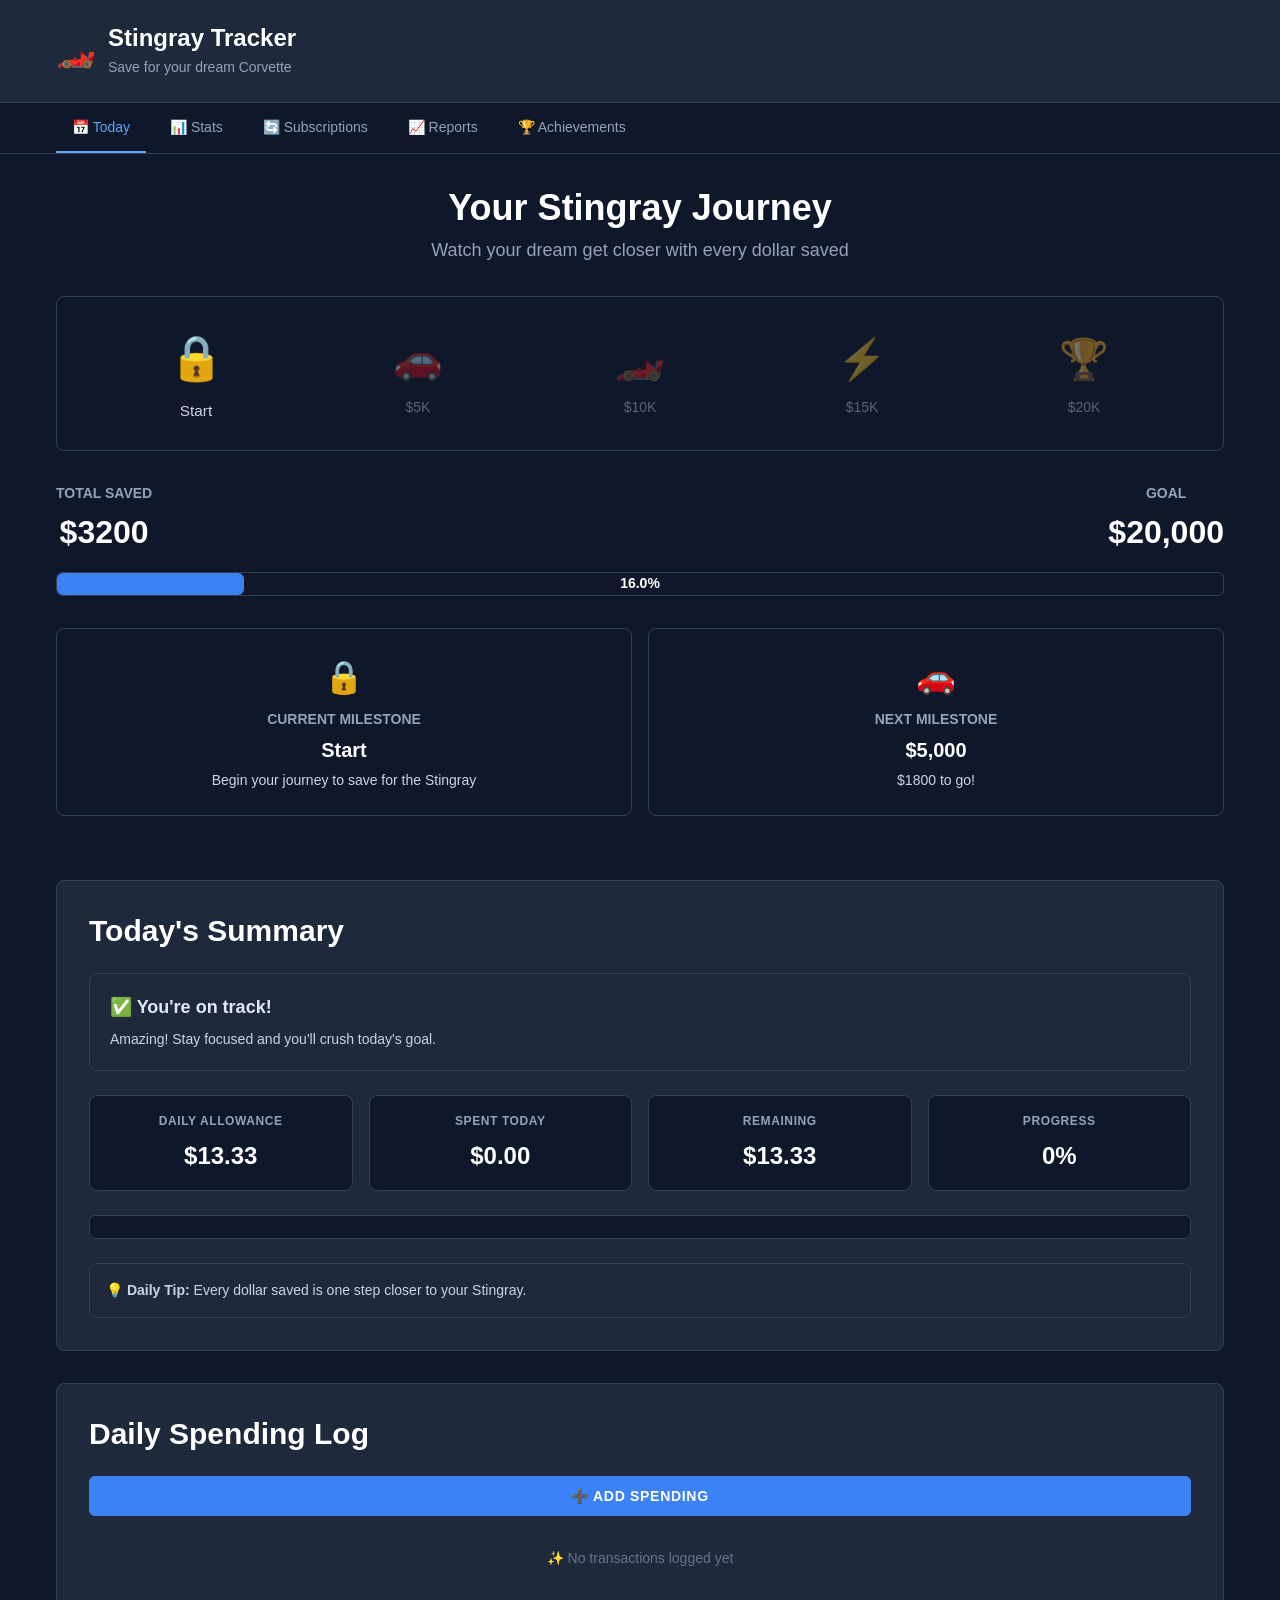
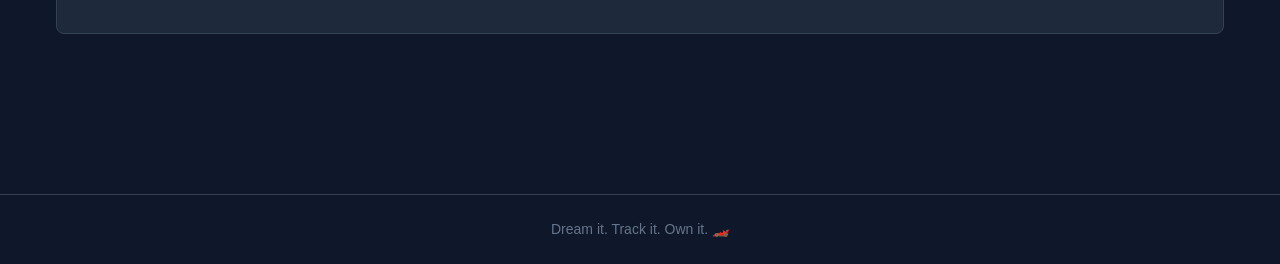
==== index.html @ 7078436f "Initial commit: Stingray Tracker - Pure HTML/CSS/JS savings tracker Features: - Gamified savings tra" ====
<!DOCTYPE html>
<html lang="en">
<head>
  <meta charset="UTF-8" />
  <meta name="viewport" content="width=device-width, initial-scale=1.0" />
  <title>Stingray Tracker - Save for Your Dream Corvette</title>
  <meta name="description" content="Track your spending and save for your dream 1960s-70s Corvette Stingray with this gamified savings dashboard." />
  <link rel="stylesheet" href="css/style.css" />
</head>
<body>
  <!-- ─── Header ─── -->
  <header class="header">
    <div class="container">
      <div class="header__content">
        <div class="header__brand">
          <span class="header__emoji">🏎️</span>
          <div>
            <h1>Stingray Tracker</h1>
            <p>Save for your dream Corvette</p>
          </div>
        </div>
      </div>
    </div>
  </header>

  <!-- ─── Main Navigation ─── -->
  <nav class="tabs">
    <div class="container">
      <div class="tabs__list" id="tabsList">
        <button class="tabs__btn active" data-tab="today">📅 Today</button>
        <button class="tabs__btn" data-tab="stats">📊 Stats</button>
        <button class="tabs__btn" data-tab="subscriptions">🔄 Subscriptions</button>
        <button class="tabs__btn" data-tab="reports">📈 Reports</button>
        <button class="tabs__btn" data-tab="achievements">🏆 Achievements</button>
      </div>
    </div>
  </nav>

  <!-- ─── Main Content ─── -->
  <main class="main">
    <div class="container">

      <!-- ─── Hero Section ─── -->
      <section class="hero-card" id="heroSection">
        <h2>Your Stingray Journey</h2>
        <p class="hero-card__subtitle">Watch your dream get closer with every dollar saved</p>

        <div class="journey">
          <div class="journey__stage" data-stage="0">
            <span class="journey__emoji">🔒</span>
            <p>Start</p>
          </div>
          <div class="journey__stage" data-stage="5000">
            <span class="journey__emoji">🚗</span>
            <p>$5K</p>
          </div>
          <div class="journey__stage" data-stage="10000">
            <span class="journey__emoji">🏎️</span>
            <p>$10K</p>
          </div>
          <div class="journey__stage" data-stage="15000">
            <span class="journey__emoji">⚡</span>
            <p>$15K</p>
          </div>
          <div class="journey__stage" data-stage="20000">
            <span class="journey__emoji">🏆</span>
            <p>$20K</p>
          </div>
        </div>

        <div class="progress-section">
          <div class="progress-section__header">
            <div>
              <p class="progress-section__label">Total Saved</p>
              <p class="progress-section__value" id="totalSaved">$0</p>
            </div>
            <div>
              <p class="progress-section__label">Goal</p>
              <p class="progress-section__value">$20,000</p>
            </div>
          </div>
          <div class="progress-bar">
            <div class="progress-bar__fill" id="progressBarFill" style="width: 0%"></div>
            <span class="progress-bar__text" id="progressPercent">0%</span>
          </div>
        </div>

        <div class="milestone-grid">
          <div class="milestone-card">
            <span class="milestone-card__emoji" id="currentEmoji">🔒</span>
            <p class="milestone-card__label">Current Milestone</p>
            <h3 id="currentMilestone">Start</h3>
            <p class="milestone-card__desc" id="currentDesc">Begin your journey to save for the Stingray</p>
          </div>
          <div class="milestone-card" id="nextMilestoneCard">
            <span class="milestone-card__emoji" id="nextEmoji">🚗</span>
            <p class="milestone-card__label">Next Milestone</p>
            <h3 id="nextMilestone">$5,000</h3>
            <p class="milestone-card__desc" id="nextAmount">$5,000 to go!</p>
          </div>
        </div>
      </section>

      <!-- ─── Tab Content ─── -->
      <div class="tabs__content">

        <!-- TODAY TAB -->
        <section id="tab-today" class="tab-pane active">
          <div class="card" id="dailySummaryCard">
            <h2>Today's Summary</h2>

            <div class="status-banner" id="statusBanner">
              <p class="status-banner__title" id="statusTitle">✅ You're on track!</p>
              <p class="status-banner__text" id="statusText">Amazing! Stay focused and you'll crush today's goal.</p>
            </div>

            <div class="stats-grid">
              <div class="stat-box">
                <p class="stat-box__label">Daily Allowance</p>
                <p class="stat-box__value" id="dailyAllowance">$0.00</p>
              </div>
              <div class="stat-box">
                <p class="stat-box__label">Spent Today</p>
                <p class="stat-box__value" id="spentToday">$0.00</p>
              </div>
              <div class="stat-box">
                <p class="stat-box__label">Remaining</p>
                <p class="stat-box__value" id="remaining">$0.00</p>
              </div>
              <div class="stat-box">
                <p class="stat-box__label">Progress</p>
                <p class="stat-box__value" id="dailyProgress">0%</p>
              </div>
            </div>

            <div class="progress-bar progress-bar--large">
              <div class="progress-bar__fill" id="dailyBarFill" style="width: 0%"></div>
            </div>

            <div class="tip-box">
              <p>💡 <strong>Daily Tip:</strong> Every dollar saved is one step closer to your Stingray. <span id="warningText"></span></p>
            </div>
          </div>

          <div class="card">
            <h2>Daily Spending Log</h2>
            <button class="btn btn--primary" id="toggleFormBtn">➕ Add Spending</button>

            <form id="spendingForm" class="form hidden">
              <div class="form__row">
                <div class="form__group">
                  <label>Amount ($)</label>
                  <input type="number" id="amount" step="0.01" placeholder="0.00" required />
                </div>
                <div class="form__group">
                  <label>Category</label>
                  <select id="category" required>
                    <option>Food</option>
                    <option>Entertainment</option>
                    <option>Shopping</option>
                    <option>Transport</option>
                    <option>Health</option>
                    <option>Subscriptions</option>
                    <option>Other</option>
                  </select>
                </div>
              </div>
              <div class="form__group">
                <label>Note (optional)</label>
                <input type="text" id="note" placeholder="e.g., Coffee at café" />
              </div>
              <button type="submit" class="btn btn--primary">Log Spending</button>
            </form>

            <div id="transactionsList" class="transactions">
              <p class="empty-state">✨ No transactions logged yet</p>
            </div>
          </div>
        </section>

        <!-- STATS TAB -->
        <section id="tab-stats" class="tab-pane">
          <div class="card">
            <h2>Streaks</h2>
            <div class="two-col">
              <div class="stat-card">
                <p class="stat-card__label">🔥 Current Streak</p>
                <p class="stat-card__value" id="currentStreak">0</p>
                <p class="stat-card__text">Days under budget in a row</p>
              </div>
              <div class="stat-card">
                <p class="stat-card__label">🏅 Longest Streak</p>
                <p class="stat-card__value" id="longestStreak">0</p>
                <p class="stat-card__text">Your best consecutive days</p>
              </div>
            </div>
          </div>

          <div class="card">
            <h2>This Week</h2>
            <div class="stats-grid">
              <div class="stat-box">
                <p class="stat-box__label">Days Under Budget</p>
                <p class="stat-box__value" id="weekUnderBudget">0/7</p>
              </div>
              <div class="stat-box">
                <p class="stat-box__label">Week Spent</p>
                <p class="stat-box__value" id="weekSpent">$0.00</p>
              </div>
              <div class="stat-box">
                <p class="stat-box__label">Daily Avg</p>
                <p class="stat-box__value" id="weekAvg">$0.00</p>
              </div>
              <div class="stat-box">
                <p class="stat-box__label">Status</p>
                <p class="stat-box__value" id="weekStatus">✅</p>
              </div>
            </div>
          </div>

          <div class="card">
            <h2>This Month</h2>
            <div class="stats-grid">
              <div class="stat-box">
                <p class="stat-box__label">Total Spent</p>
                <p class="stat-box__value" id="monthSpent">$0.00</p>
              </div>
              <div class="stat-box">
                <p class="stat-box__label">Total Saved</p>
                <p class="stat-box__value" id="monthSaved">$0.00</p>
              </div>
              <div class="stat-box">
                <p class="stat-box__label">Target Savings</p>
                <p class="stat-box__value" id="targetSavings">$225.00</p>
              </div>
              <div class="stat-box">
                <p class="stat-box__label">Status</p>
                <p class="stat-box__value" id="monthStatus">📈</p>
              </div>
            </div>
          </div>

          <div class="card">
            <h2>Budget Breakdown</h2>
            <div class="breakdown">
              <div class="breakdown__row">
                <span>Monthly Fun Money</span>
                <span class="breakdown__value" id="monthlyBudget">$400.00</span>
              </div>
              <div class="breakdown__divider"></div>
              <div class="breakdown__row">
                <span>Subscriptions</span>
                <span class="breakdown__value breakdown__value--negative" id="subTotal">-$0.00</span>
              </div>
              <div class="breakdown__divider"></div>
              <div class="breakdown__row">
                <span>Available for Spending</span>
                <span class="breakdown__value" id="availableSpending">$400.00</span>
              </div>
              <div class="breakdown__row breakdown__row--indent">
                <span>Daily Allowance</span>
                <span class="breakdown__value" id="dailyAllowanceBreakdown">$13.33</span>
              </div>
              <div class="breakdown__divider"></div>
              <div class="breakdown__row">
                <span>Target Monthly Savings</span>
                <span class="breakdown__value" id="targetMonthly">$225.00</span>
              </div>
            </div>
          </div>
        </section>

        <!-- SUBSCRIPTIONS TAB -->
        <section id="tab-subscriptions" class="tab-pane">
          <div class="card">
            <h2>Subscription Manager</h2>

            <div class="summary-box">
              <p class="summary-box__label">Monthly Subscriptions Total</p>
              <p class="summary-box__value" id="subMonthlyTotal">$0.00</p>
              <p class="summary-box__text">Daily impact: <strong id="subDailyImpact">$0.00</strong></p>
            </div>

            <button class="btn btn--primary" id="toggleSubFormBtn">+ Add Subscription</button>

            <form id="subscriptionForm" class="form hidden">
              <div class="form__row">
                <div class="form__group">
                  <label>Name</label>
                  <input type="text" id="subName" placeholder="e.g., Netflix" required />
                </div>
                <div class="form__group">
                  <label>Amount ($)</label>
                  <input type="number" id="subAmount" step="0.01" placeholder="0.00" required />
                </div>
              </div>
              <div class="form__row">
                <div class="form__group">
                  <label>Billing Day</label>
                  <select id="subDay" required>
                    <option value="1">Day 1</option>
                    <option value="15">Day 15</option>
                    <option value="30">Day 30</option>
                  </select>
                </div>
                <div class="form__group">
                  <label>Category</label>
                  <select id="subCategory" required>
                    <option>Subscriptions</option>
                    <option>Entertainment</option>
                    <option>Other</option>
                  </select>
                </div>
              </div>
              <label class="checkbox">
                <input type="checkbox" id="subActive" checked />
                <span>Active subscription</span>
              </label>
              <button type="submit" class="btn btn--primary">Add Subscription</button>
            </form>

            <div id="subscriptionsList" class="subscriptions-list">
              <p class="empty-state">No subscriptions added yet</p>
            </div>
          </div>
        </section>

        <!-- REPORTS TAB -->
        <section id="tab-reports" class="tab-pane">
          <div class="card">
            <h2>Reports</h2>

            <div class="form__row">
              <div class="form__group">
                <label>Month</label>
                <select id="reportMonth"></select>
              </div>
              <div class="form__group">
                <label>Year</label>
                <select id="reportYear"><option>2026</option></select>
              </div>
            </div>
          </div>

          <div class="card">
            <h2>Spending by Category</h2>
            <div id="categoryBreakdown" class="category-breakdown">
              <p class="empty-state">No spending data yet</p>
            </div>
          </div>

          <div class="card">
            <h2>Monthly Summary</h2>
            <div class="two-col">
              <div class="stat-card">
                <p class="stat-card__label">Monthly Average</p>
                <p class="stat-card__value" id="monthlyAvg">$0.00</p>
                <p class="stat-card__text" id="monthsOfData">Based on 0 months</p>
              </div>
              <div class="stat-card">
                <p class="stat-card__label">Projected Savings</p>
                <p class="stat-card__value" id="projectedSavings">$0.00</p>
                <p class="stat-card__text">Per month</p>
              </div>
            </div>
          </div>

          <div class="card" id="projectionCard">
            <h2>🎯 Projected Purchase Date</h2>
            <div class="projection">
              <div>
                <p class="projection__label">At current savings rate</p>
                <p class="projection__date" id="projectedDate">--</p>
              </div>
              <div>
                <p class="projection__label">Time until purchase</p>
                <p class="projection__months" id="monthsUntil">--</p>
              </div>
            </div>
            <p class="projection__tip">💡 Adjust your spending to reach your goal faster!</p>
          </div>
        </section>

        <!-- ACHIEVEMENTS TAB -->
        <section id="tab-achievements" class="tab-pane">
          <div class="card">
            <h2>Achievement Stats</h2>
            <div class="achievement-stats">
              <div class="achievement-stat">
                <p class="achievement-stat__emoji">🏆</p>
                <p class="achievement-stat__label">Achievements</p>
                <p class="achievement-stat__count" id="achievementCount">0/7</p>
              </div>
              <div class="achievement-stat">
                <p class="achievement-stat__emoji">💎</p>
                <p class="achievement-stat__label">Milestones</p>
                <p class="achievement-stat__count" id="milestoneCount">0/6</p>
              </div>
              <div class="achievement-stat">
                <p class="achievement-stat__emoji">💰</p>
                <p class="achievement-stat__label">Total Saved</p>
                <p class="achievement-stat__count" id="achievementTotal">$0</p>
              </div>
            </div>
          </div>

          <div class="card">
            <h2>Badges</h2>
            <div id="achievementsList" class="achievements-grid">
              <!-- Populated by JS -->
            </div>
          </div>

          <div class="card">
            <h2>Saving Milestones</h2>
            <div id="milestonesList" class="milestones-list">
              <!-- Populated by JS -->
            </div>
          </div>
        </section>

      </div>

    </div>
  </main>

  <!-- ─── Footer ─── -->
  <footer class="footer">
    <p>Dream it. Track it. Own it. 🏎️</p>
  </footer>

  <script src="js/app.js"></script>
</body>
</html>
---- css/style.css ----
/* ─── Reset & Defaults ─── */
* {
  margin: 0;
  padding: 0;
  box-sizing: border-box;
  transition: background-color 150ms ease, border-color 150ms ease, color 150ms ease;
}

html {
  scroll-behavior: smooth;
}

body {
  background: #0f172a;
  color: #e2e8f0;
  font-family: -apple-system, BlinkMacSystemFont, 'Segoe UI', Roboto, sans-serif;
  font-size: 16px;
  line-height: 1.5;
}

/* ─── Typography ─── */
h1, h2, h3, h4, h5, h6 {
  font-weight: 600;
  line-height: 1.2;
}

h2 {
  font-size: 1.875rem;
  margin-bottom: 1.5rem;
  color: #fff;
}

p {
  margin: 0;
}

a {
  color: inherit;
  text-decoration: none;
}

/* ─── Layout ─── */
.container {
  max-width: 1200px;
  margin: 0 auto;
  padding: 0 1rem;
}

.main {
  padding: 2rem 0;
}

/* ─── Header ─── */
.header {
  background: #1e293b;
  border-bottom: 1px solid #334155;
  padding: 1.5rem 0;
  position: sticky;
  top: 0;
  z-index: 100;
}

.header__content {
  display: flex;
  align-items: center;
  gap: 1rem;
}

.header__brand {
  display: flex;
  align-items: center;
  gap: 0.75rem;
}

.header__emoji {
  font-size: 2rem;
}

.header__brand h1 {
  font-size: 1.5rem;
  margin: 0;
  color: #fff;
}

.header__brand p {
  font-size: 0.875rem;
  color: #94a3b8;
  margin: 0.25rem 0 0;
}

/* ─── Tabs ─── */
.tabs {
  background: #0f172a;
  border-bottom: 1px solid #334155;
  position: sticky;
  top: 60px;
  z-index: 99;
}

.tabs__list {
  display: flex;
  gap: 0.5rem;
  overflow-x: auto;
  padding: 0;
  margin: 0;
  -webkit-overflow-scrolling: touch;
}

.tabs__btn {
  background: none;
  border: none;
  color: #94a3b8;
  padding: 1rem;
  font-size: 0.875rem;
  font-weight: 500;
  cursor: pointer;
  border-bottom: 2px solid transparent;
  white-space: nowrap;
  transition: all 200ms ease;
}

.tabs__btn:hover {
  color: #cbd5e1;
}

.tabs__btn.active {
  color: #60a5fa;
  border-bottom-color: #60a5fa;
}

.tabs__content {
  padding: 2rem 0;
}

.tab-pane {
  display: none;
  animation: fadeIn 0.3s ease-out;
}

.tab-pane.active {
  display: block;
}

@keyframes fadeIn {
  from {
    opacity: 0;
    transform: translateY(4px);
  }
  to {
    opacity: 1;
    transform: translateY(0);
  }
}

/* ─── Cards ─── */
.card {
  background: #1e293b;
  border: 1px solid #334155;
  border-radius: 0.5rem;
  padding: 2rem;
  margin-bottom: 2rem;
}

.card:hover {
  border-color: #475569;
}

/* ─── Hero Card ─── */
.hero-card {
  text-align: center;
  margin-bottom: 2rem;
}

.hero-card h2 {
  font-size: 2.25rem;
  margin-bottom: 0.5rem;
}

.hero-card__subtitle {
  color: #94a3b8;
  font-size: 1.125rem;
  margin-bottom: 2rem;
}

/* ─── Journey Stages ─── */
.journey {
  display: flex;
  justify-content: space-between;
  align-items: center;
  margin-bottom: 2rem;
  padding: 2rem;
  background: #0f172a;
  border: 1px solid #334155;
  border-radius: 0.5rem;
  gap: 0.5rem;
  flex-wrap: wrap;
}

.journey__stage {
  display: flex;
  flex-direction: column;
  align-items: center;
  flex: 1;
  min-width: 60px;
  opacity: 0.4;
  transition: all 300ms ease;
}

.journey__stage.active {
  opacity: 1;
  transform: scale(1.1);
}

.journey__emoji {
  font-size: 2.5rem;
  display: block;
  margin-bottom: 0.5rem;
}

.journey__stage p {
  font-size: 0.875rem;
  color: #cbd5e1;
}

/* ─── Progress Section ─── */
.progress-section {
  margin-bottom: 2rem;
}

.progress-section__header {
  display: flex;
  justify-content: space-between;
  align-items: flex-end;
  margin-bottom: 1rem;
}

.progress-section__label {
  font-size: 0.875rem;
  color: #94a3b8;
  margin-bottom: 0.25rem;
  text-transform: uppercase;
  font-weight: 600;
}

.progress-section__value {
  font-size: 2rem;
  font-weight: 700;
  color: #fff;
}

/* ─── Progress Bar ─── */
.progress-bar {
  position: relative;
  height: 1.5rem;
  background: #0f172a;
  border-radius: 0.375rem;
  border: 1px solid #334155;
  overflow: hidden;
}

.progress-bar__fill {
  height: 100%;
  background: #3b82f6;
  transition: width 500ms ease;
  border-radius: 0.375rem;
}

.progress-bar__text {
  position: absolute;
  inset: 0;
  display: flex;
  align-items: center;
  justify-content: center;
  font-size: 0.875rem;
  font-weight: 600;
  color: #fff;
}

.progress-bar--large {
  height: 1.5rem;
  margin: 1.5rem 0;
}

/* ─── Milestone Grid ─── */
.milestone-grid {
  display: grid;
  grid-template-columns: repeat(auto-fit, minmax(250px, 1fr));
  gap: 1rem;
  margin: 2rem 0;
}

.milestone-card {
  background: #0f172a;
  border: 1px solid #334155;
  border-radius: 0.5rem;
  padding: 1.5rem;
  text-align: center;
  transition: all 200ms ease;
}

.milestone-card:hover {
  border-color: #475569;
}

.milestone-card__emoji {
  font-size: 2rem;
  display: block;
  margin-bottom: 0.5rem;
}

.milestone-card__label {
  font-size: 0.875rem;
  color: #94a3b8;
  text-transform: uppercase;
  margin-bottom: 0.5rem;
  font-weight: 600;
}

.milestone-card h3 {
  font-size: 1.25rem;
  margin-bottom: 0.5rem;
  color: #fff;
}

.milestone-card__desc {
  font-size: 0.875rem;
  color: #cbd5e1;
}

/* ─── Status Banner ─── */
.status-banner {
  background: #1e293b;
  border: 1px solid #334155;
  border-radius: 0.5rem;
  padding: 1.25rem;
  margin-bottom: 1.5rem;
}

.status-banner__title {
  font-size: 1.125rem;
  font-weight: 600;
  margin-bottom: 0.5rem;
}

.status-banner__text {
  font-size: 0.875rem;
  color: #cbd5e1;
}

/* ─── Stats Grid ─── */
.stats-grid {
  display: grid;
  grid-template-columns: repeat(auto-fit, minmax(150px, 1fr));
  gap: 1rem;
  margin-bottom: 1.5rem;
}

.stat-box {
  background: #0f172a;
  border: 1px solid #334155;
  border-radius: 0.5rem;
  padding: 1rem;
  text-align: center;
}

.stat-box__label {
  font-size: 0.75rem;
  color: #94a3b8;
  text-transform: uppercase;
  letter-spacing: 0.05em;
  font-weight: 600;
  margin-bottom: 0.5rem;
}

.stat-box__value {
  font-size: 1.5rem;
  font-weight: 700;
  color: #fff;
}

/* ─── Stat Card ─── */
.two-col {
  display: grid;
  grid-template-columns: repeat(auto-fit, minmax(200px, 1fr));
  gap: 1.5rem;
}

.stat-card {
  background: #0f172a;
  border: 1px solid #334155;
  border-radius: 0.5rem;
  padding: 1.5rem;
}

.stat-card__label {
  font-size: 0.875rem;
  color: #94a3b8;
  margin-bottom: 0.75rem;
}

.stat-card__value {
  font-size: 2.5rem;
  font-weight: 700;
  color: #fff;
  margin-bottom: 0.5rem;
}

.stat-card__text {
  font-size: 0.875rem;
  color: #cbd5e1;
}

/* ─── Tip Box ─── */
.tip-box {
  background: #1e293b;
  border: 1px solid #334155;
  border-radius: 0.5rem;
  padding: 1rem;
  font-size: 0.875rem;
  color: #cbd5e1;
}

/* ─── Forms ─── */
.form {
  background: #0f172a;
  border: 1px solid #334155;
  border-radius: 0.5rem;
  padding: 1.5rem;
  margin-bottom: 1.5rem;
}

.form.hidden {
  display: none;
}

.form__row {
  display: grid;
  grid-template-columns: repeat(auto-fit, minmax(200px, 1fr));
  gap: 1rem;
  margin-bottom: 1rem;
}

.form__group {
  display: flex;
  flex-direction: column;
}

.form__group label {
  font-size: 0.875rem;
  font-weight: 600;
  color: #94a3b8;
  margin-bottom: 0.5rem;
  text-transform: uppercase;
}

.form__group input,
.form__group select {
  padding: 0.5rem;
  border: 1px solid #334155;
  border-radius: 0.375rem;
  background: #1e293b;
  color: #e2e8f0;
  font-size: 1rem;
}

.form__group input:focus,
.form__group select:focus {
  outline: none;
  ring: 2px;
  ring-color: #3b82f6;
  border-color: transparent;
}

.checkbox {
  display: flex;
  align-items: center;
  gap: 0.5rem;
  margin-bottom: 1rem;
  cursor: pointer;
  font-size: 0.875rem;
}

.checkbox input {
  width: 1rem;
  height: 1rem;
  cursor: pointer;
}

/* ─── Buttons ─── */
.btn {
  padding: 0.5rem 1rem;
  border: none;
  border-radius: 0.375rem;
  font-weight: 600;
  font-size: 0.875rem;
  cursor: pointer;
  transition: all 200ms ease;
  text-transform: uppercase;
  letter-spacing: 0.05em;
}

.btn--primary {
  background: #3b82f6;
  color: white;
  width: 100%;
  padding: 0.75rem;
}

.btn--primary:hover {
  background: #2563eb;
}

.btn--primary:active {
  background: #1d4ed8;
}

.btn--danger {
  background: transparent;
  color: #f87171;
  padding: 0.25rem 0.75rem;
  font-size: 0.75rem;
}

.btn--danger:hover {
  background: rgba(248, 113, 113, 0.1);
}

/* ─── Transactions ─── */
.transactions {
  display: flex;
  flex-direction: column;
  gap: 0.75rem;
}

.transaction {
  display: flex;
  align-items: center;
  justify-content: space-between;
  padding: 1rem;
  background: #0f172a;
  border: 1px solid #334155;
  border-radius: 0.375rem;
  transition: all 200ms ease;
}

.transaction:hover {
  border-color: #475569;
}

.transaction__info {
  flex: 1;
}

.transaction__tag {
  display: inline-block;
  padding: 0.25rem 0.75rem;
  background: #0f172a;
  color: #cbd5e1;
  border-radius: 9999px;
  font-size: 0.75rem;
  font-weight: 600;
  margin-right: 0.5rem;
  margin-bottom: 0.5rem;
}

.transaction__note {
  font-size: 0.875rem;
  color: #cbd5e1;
  margin-right: 1rem;
}

.transaction__time {
  font-size: 0.75rem;
  color: #64748b;
}

.transaction__amount {
  font-size: 1.25rem;
  font-weight: 700;
  color: #f87171;
  margin-right: 1rem;
}

.transaction__delete {
  color: #f87171;
  opacity: 0;
  transition: opacity 200ms ease;
}

.transaction:hover .transaction__delete {
  opacity: 1;
}

/* ─── Subscriptions ─── */
.summary-box {
  background: #0f172a;
  border: 1px solid #334155;
  border-radius: 0.5rem;
  padding: 1rem;
  margin-bottom: 1.5rem;
}

.summary-box__label {
  font-size: 0.875rem;
  color: #94a3b8;
  margin-bottom: 0.5rem;
}

.summary-box__value {
  font-size: 2rem;
  font-weight: 700;
  color: #fff;
  margin-bottom: 0.5rem;
}

.summary-box__text {
  font-size: 0.875rem;
  color: #cbd5e1;
}

.subscriptions-list {
  display: flex;
  flex-direction: column;
  gap: 0.75rem;
}

.subscription-item {
  display: flex;
  align-items: flex-start;
  justify-content: space-between;
  padding: 1rem;
  background: #0f172a;
  border: 1px solid #334155;
  border-radius: 0.375rem;
}

.subscription-item__info {
  flex: 1;
}

.subscription-item__name {
  font-weight: 600;
  color: #fff;
  margin-bottom: 0.25rem;
}

.subscription-item__details {
  font-size: 0.875rem;
  color: #cbd5e1;
}

.subscription-item__badge {
  display: inline-block;
  padding: 0.25rem 0.5rem;
  background: #0f172a;
  color: #cbd5e1;
  border-radius: 0.25rem;
  font-size: 0.75rem;
  margin-right: 0.5rem;
}

/* ─── Category Breakdown ─── */
.category-breakdown {
  display: flex;
  flex-direction: column;
  gap: 1.5rem;
}

.category-item {
  display: flex;
  flex-direction: column;
  gap: 0.5rem;
}

.category-item__header {
  display: flex;
  justify-content: space-between;
  font-size: 0.875rem;
}

.category-item__label {
  color: #cbd5e1;
  font-weight: 500;
}

.category-item__value {
  color: #fff;
  font-weight: 700;
}

.category-item__bar {
  width: 100%;
  height: 0.5rem;
  background: #0f172a;
  border-radius: 0.25rem;
  overflow: hidden;
}

.category-item__fill {
  height: 100%;
  border-radius: 0.25rem;
  transition: width 300ms ease;
}

/* ─── Projection ─── */
.projection {
  display: grid;
  grid-template-columns: repeat(auto-fit, minmax(200px, 1fr));
  gap: 1.5rem;
  padding: 1.5rem;
  background: #0f172a;
  border: 1px solid #334155;
  border-radius: 0.5rem;
  margin-bottom: 1rem;
}

.projection__label {
  font-size: 0.875rem;
  color: #94a3b8;
  margin-bottom: 0.5rem;
}

.projection__date {
  font-size: 1.5rem;
  font-weight: 700;
  color: #fff;
}

.projection__months {
  font-size: 1.5rem;
  font-weight: 700;
  color: #fff;
}

.projection__tip {
  font-size: 0.875rem;
  color: #cbd5e1;
  padding: 1rem;
  background: #0f172a;
  border-radius: 0.5rem;
}

/* ─── Achievements ─── */
.achievement-stats {
  display: grid;
  grid-template-columns: repeat(auto-fit, minmax(120px, 1fr));
  gap: 1rem;
  margin-bottom: 2rem;
}

.achievement-stat {
  background: #0f172a;
  border: 1px solid #334155;
  border-radius: 0.5rem;
  padding: 1rem;
  text-align: center;
}

.achievement-stat__emoji {
  font-size: 2rem;
  margin-bottom: 0.5rem;
}

.achievement-stat__label {
  font-size: 0.875rem;
  color: #94a3b8;
  margin-bottom: 0.5rem;
}

.achievement-stat__count {
  font-size: 1.5rem;
  font-weight: 700;
  color: #fff;
}

.achievements-grid {
  display: grid;
  grid-template-columns: repeat(auto-fit, minmax(250px, 1fr));
  gap: 1rem;
}

.achievement-item {
  background: #0f172a;
  border: 2px solid #334155;
  border-radius: 0.5rem;
  padding: 1rem;
  opacity: 0.6;
  transition: all 200ms ease;
}

.achievement-item.unlocked {
  background: #1e293b;
  border-color: #475569;
  opacity: 1;
}

.achievement-item__content {
  display: flex;
  gap: 1rem;
}

.achievement-item__emoji {
  font-size: 1.75rem;
}

.achievement-item__text {
  flex: 1;
}

.achievement-item__name {
  font-weight: 600;
  color: #fff;
  margin-bottom: 0.25rem;
}

.achievement-item__desc {
  font-size: 0.875rem;
  color: #cbd5e1;
}

.achievement-item__badge {
  display: inline-block;
  margin-top: 0.5rem;
  padding: 0.25rem 0.75rem;
  background: #1e293b;
  color: #cbd5e1;
  border-radius: 0.25rem;
  font-size: 0.75rem;
  font-weight: 600;
}

/* ─── Milestones ─── */
.milestones-list {
  display: flex;
  flex-direction: column;
  gap: 1rem;
}

.milestone-item {
  background: #0f172a;
  border: 2px solid #334155;
  border-radius: 0.5rem;
  padding: 1.5rem;
  opacity: 0.6;
  transition: all 200ms ease;
}

.milestone-item.reached {
  background: #1e293b;
  border-color: #475569;
  opacity: 1;
}

.milestone-item__header {
  display: flex;
  align-items: center;
  justify-content: space-between;
  margin-bottom: 1rem;
}

.milestone-item__left {
  display: flex;
  align-items: flex-start;
  gap: 1rem;
}

.milestone-item__emoji {
  font-size: 1.75rem;
}

.milestone-item__info h4 {
  font-weight: 600;
  color: #fff;
  margin-bottom: 0.25rem;
}

.milestone-item__info p {
  font-size: 0.875rem;
  color: #cbd5e1;
}

.milestone-item__right {
  text-align: right;
}

.milestone-item__amount {
  font-weight: 700;
  color: #fff;
  margin-bottom: 0.5rem;
}

.milestone-item__badge {
  display: inline-block;
  padding: 0.25rem 0.75rem;
  background: #1e293b;
  color: #cbd5e1;
  border-radius: 0.25rem;
  font-size: 0.75rem;
  font-weight: 600;
}

.milestone-item__progress {
  margin-top: 1rem;
}

.milestone-item__bar {
  width: 100%;
  height: 0.5rem;
  background: #0f172a;
  border-radius: 0.25rem;
  overflow: hidden;
  margin-bottom: 0.5rem;
}

.milestone-item__fill {
  height: 100%;
  background: #f59e0b;
  border-radius: 0.25rem;
  transition: width 300ms ease;
}

.milestone-item__remaining {
  font-size: 0.75rem;
  color: #94a3b8;
}

/* ─── Breakdown ─── */
.breakdown {
  display: flex;
  flex-direction: column;
  gap: 0.75rem;
}

.breakdown__row {
  display: flex;
  justify-content: space-between;
  align-items: center;
  font-size: 0.875rem;
  color: #cbd5e1;
  padding: 0.75rem 0;
}

.breakdown__row--indent {
  padding-left: 1.5rem;
  color: #94a3b8;
}

.breakdown__value {
  font-weight: 700;
  color: #fff;
}

.breakdown__value--negative {
  color: #f87171;
}

.breakdown__divider {
  height: 1px;
  background: #334155;
  margin: 0.5rem 0;
}

/* ─── Empty State ─── */
.empty-state {
  text-align: center;
  color: #64748b;
  padding: 2rem;
  font-size: 0.875rem;
}

/* ─── Footer ─── */
.footer {
  border-top: 1px solid #334155;
  padding: 1.5rem 0;
  text-align: center;
  color: #64748b;
  font-size: 0.875rem;
  margin-top: 4rem;
}

/* ─── Responsive ─── */
@media (max-width: 768px) {
  .container {
    padding: 0 0.75rem;
  }

  .card {
    padding: 1.5rem;
  }

  .header__brand h1 {
    font-size: 1.25rem;
  }

  .hero-card h2 {
    font-size: 1.75rem;
  }

  h2 {
    font-size: 1.5rem;
    margin-bottom: 1rem;
  }

  .journey {
    padding: 1rem;
    margin-bottom: 1.5rem;
  }

  .journey__emoji {
    font-size: 2rem;
  }

  .tabs__btn {
    padding: 0.75rem;
    font-size: 0.75rem;
  }

  .stats-grid {
    grid-template-columns: repeat(2, 1fr);
    gap: 0.75rem;
  }

  .stat-box {
    padding: 0.75rem;
  }

  .stat-box__value {
    font-size: 1.25rem;
  }

  .milestone-grid {
    grid-template-columns: 1fr;
  }

  .projection {
    grid-template-columns: 1fr;
  }
}
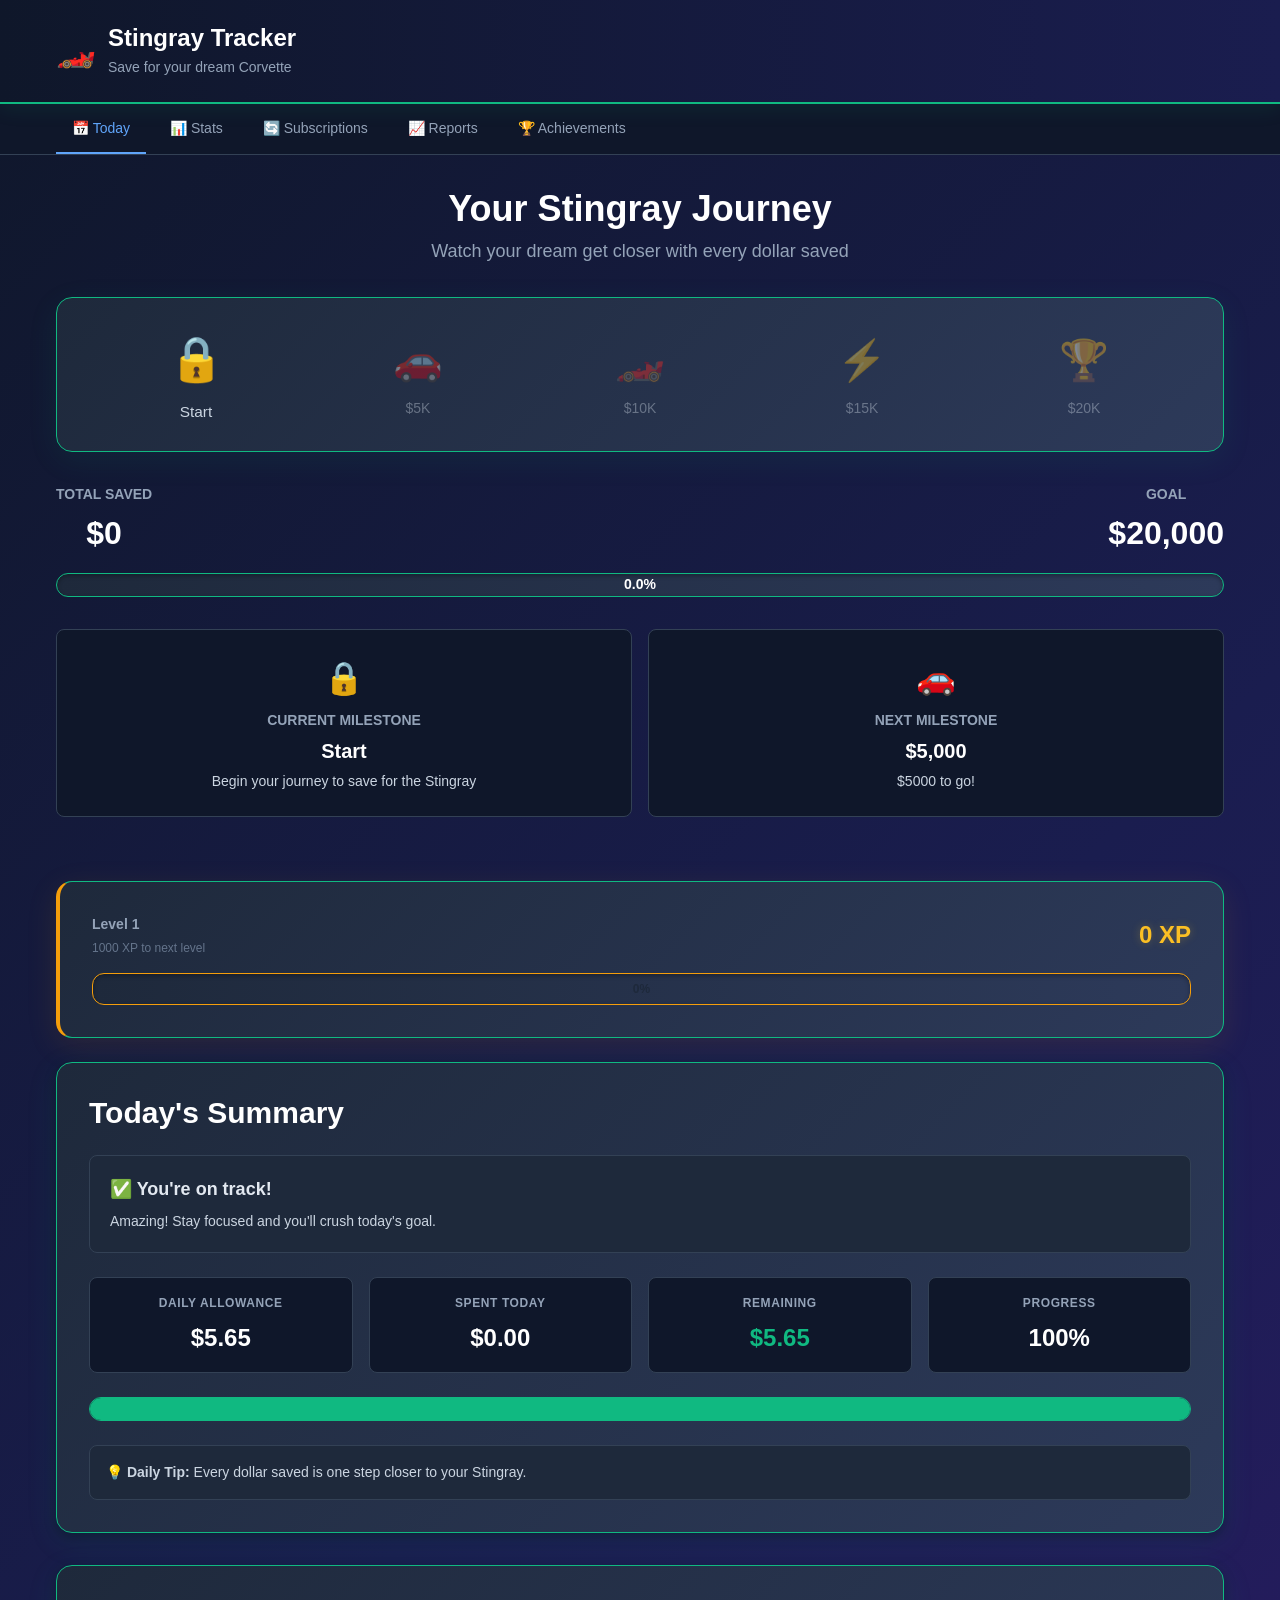
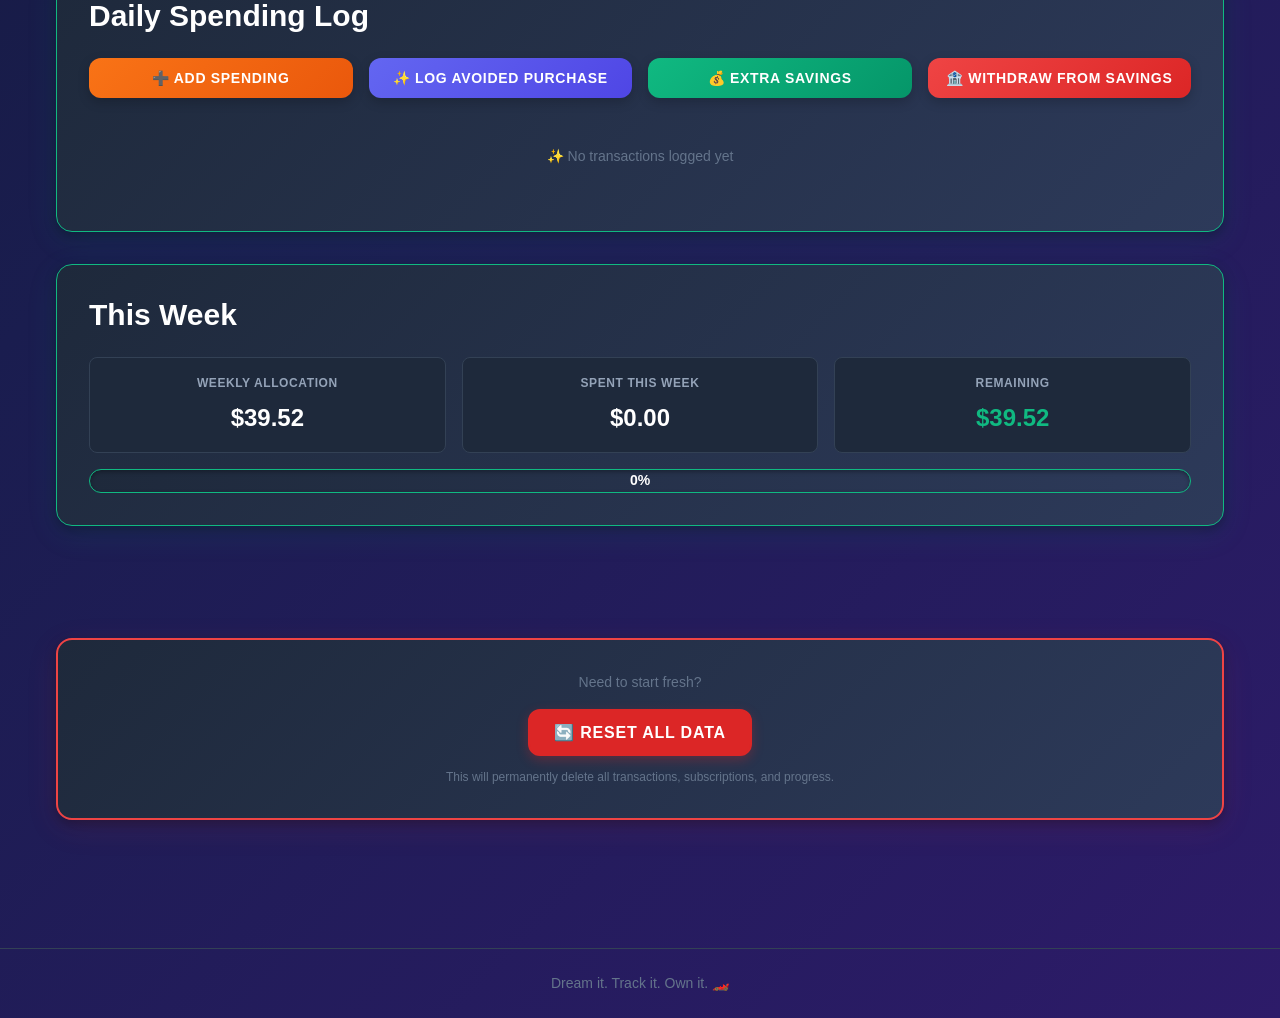
==== commit 594d69ae: "Move app files to repository root for GitHub Pages" ====
--- a/index.html
+++ b/index.html
@@ -106,6 +106,21 @@
 
         <!-- TODAY TAB -->
         <section id="tab-today" class="tab-pane active">
+          <!-- XP CARD -->
+          <div class="card xp-card">
+            <div class="xp-header">
+              <div>
+                <p class="xp-label">Level <span id="currentLevel">1</span></p>
+                <p class="xp-text" id="nextXPLevel">1,000 XP to next level</p>
+              </div>
+              <p class="xp-total" id="totalXP">0 XP</p>
+            </div>
+            <div class="xp-bar">
+              <div class="xp-bar__fill" id="xpBarFill" style="width: 0%"></div>
+              <span class="xp-bar__text" id="xpPercent">0%</span>
+            </div>
+          </div>
+
           <div class="card" id="dailySummaryCard">
             <h2>Today's Summary</h2>
 
@@ -144,7 +159,12 @@
 
           <div class="card">
             <h2>Daily Spending Log</h2>
-            <button class="btn btn--primary" id="toggleFormBtn">➕ Add Spending</button>
+            <div class="spending-buttons">
+              <button class="btn btn--warning" id="toggleFormBtn">➕ Add Spending</button>
+              <button class="btn btn--secondary" id="toggleAvoidedBtn">✨ Log Avoided Purchase</button>
+              <button class="btn btn--success" id="toggleExtraSavingsBtn">💰 Extra Savings</button>
+              <button class="btn btn--error" id="toggleWithdrawalBtn">🏦 Withdraw from Savings</button>
+            </div>
 
             <form id="spendingForm" class="form hidden">
               <div class="form__row">
@@ -169,11 +189,74 @@
                 <label>Note (optional)</label>
                 <input type="text" id="note" placeholder="e.g., Coffee at café" />
               </div>
-              <button type="submit" class="btn btn--primary">Log Spending</button>
+              <button type="submit" class="btn btn--warning">Log Spending</button>
+            </form>
+
+            <form id="avoidedForm" class="form hidden">
+              <div class="form__group">
+                <label>What did you avoid buying?</label>
+                <input type="text" id="avoidedItem" placeholder="e.g., Coffee, new game" required />
+              </div>
+              <div class="form__group">
+                <label>Estimated cost ($)</label>
+                <input type="number" id="avoidedCost" step="0.01" placeholder="0.00" required />
+              </div>
+              <button type="submit" class="btn btn--secondary">Log +10 XP</button>
+            </form>
+
+            <form id="extraSavingsForm" class="form hidden">
+              <div class="form__row">
+                <div class="form__group">
+                  <label>Extra Savings - Dollars</label>
+                  <input type="number" id="extraDollars" step="1" placeholder="0" required />
+                </div>
+                <div class="form__group">
+                  <label>Extra Savings - Cents</label>
+                  <input type="number" id="extraCents" step="1" min="0" max="99" placeholder="0" required />
+                </div>
+              </div>
+              <button type="submit" class="btn btn--success">Log Extra Savings</button>
+            </form>
+
+            <form id="withdrawalForm" class="form hidden">
+              <div class="form__group">
+                <label>Withdrawal Amount ($)</label>
+                <input type="number" id="withdrawalAmount" step="0.01" placeholder="0.00" required />
+              </div>
+              <div class="form__group">
+                <label>Reason (optional)</label>
+                <input type="text" id="withdrawalReason" placeholder="e.g., Emergency expense" />
+              </div>
+              <button type="submit" class="btn btn--error">Withdraw from Savings</button>
             </form>
 
             <div id="transactionsList" class="transactions">
               <p class="empty-state">✨ No transactions logged yet</p>
+            </div>
+          </div>
+
+          <!-- WEEKLY TRACKER -->
+          <div class="card">
+            <h2>This Week</h2>
+            <div class="weekly-tracker">
+              <div class="weekly-header">
+                <div>
+                  <p class="stat-box__label">Weekly Allocation</p>
+                  <p class="stat-box__value" id="weeklyAllocation">$0.00</p>
+                </div>
+                <div>
+                  <p class="stat-box__label">Spent This Week</p>
+                  <p class="stat-box__value" id="weeklySpent">$0.00</p>
+                </div>
+                <div>
+                  <p class="stat-box__label">Remaining</p>
+                  <p class="stat-box__value" id="weeklyRemaining">$0.00</p>
+                </div>
+              </div>
+              <div class="progress-bar">
+                <div class="progress-bar__fill" id="weeklyBarFill" style="width: 0%"></div>
+                <span class="progress-bar__text" id="weeklyPercent">0%</span>
+              </div>
             </div>
           </div>
         </section>
@@ -230,12 +313,12 @@
                 <p class="stat-box__value" id="monthSaved">$0.00</p>
               </div>
               <div class="stat-box">
+                <p class="stat-box__label">Additional Savings</p>
+                <p class="stat-box__value" id="monthAdditionalSavings">$0.00</p>
+              </div>
+              <div class="stat-box">
                 <p class="stat-box__label">Target Savings</p>
                 <p class="stat-box__value" id="targetSavings">$225.00</p>
-              </div>
-              <div class="stat-box">
-                <p class="stat-box__label">Status</p>
-                <p class="stat-box__value" id="monthStatus">📈</p>
               </div>
             </div>
           </div>
@@ -249,22 +332,22 @@
               </div>
               <div class="breakdown__divider"></div>
               <div class="breakdown__row">
+                <span>Target Monthly Savings</span>
+                <span class="breakdown__value breakdown__value--positive" id="targetMonthly">-$225.00</span>
+              </div>
+              <div class="breakdown__divider"></div>
+              <div class="breakdown__row">
                 <span>Subscriptions</span>
                 <span class="breakdown__value breakdown__value--negative" id="subTotal">-$0.00</span>
               </div>
               <div class="breakdown__divider"></div>
               <div class="breakdown__row">
                 <span>Available for Spending</span>
-                <span class="breakdown__value" id="availableSpending">$400.00</span>
+                <span class="breakdown__value" id="availableSpending">$175.00</span>
               </div>
               <div class="breakdown__row breakdown__row--indent">
                 <span>Daily Allowance</span>
-                <span class="breakdown__value" id="dailyAllowanceBreakdown">$13.33</span>
-              </div>
-              <div class="breakdown__divider"></div>
-              <div class="breakdown__row">
-                <span>Target Monthly Savings</span>
-                <span class="breakdown__value" id="targetMonthly">$225.00</span>
+                <span class="breakdown__value" id="dailyAllowanceBreakdown">$5.65</span>
               </div>
             </div>
           </div>
@@ -299,8 +382,36 @@
                   <label>Billing Day</label>
                   <select id="subDay" required>
                     <option value="1">Day 1</option>
+                    <option value="2">Day 2</option>
+                    <option value="3">Day 3</option>
+                    <option value="4">Day 4</option>
+                    <option value="5">Day 5</option>
+                    <option value="6">Day 6</option>
+                    <option value="7">Day 7</option>
+                    <option value="8">Day 8</option>
+                    <option value="9">Day 9</option>
+                    <option value="10">Day 10</option>
+                    <option value="11">Day 11</option>
+                    <option value="12">Day 12</option>
+                    <option value="13">Day 13</option>
+                    <option value="14">Day 14</option>
                     <option value="15">Day 15</option>
+                    <option value="16">Day 16</option>
+                    <option value="17">Day 17</option>
+                    <option value="18">Day 18</option>
+                    <option value="19">Day 19</option>
+                    <option value="20">Day 20</option>
+                    <option value="21">Day 21</option>
+                    <option value="22">Day 22</option>
+                    <option value="23">Day 23</option>
+                    <option value="24">Day 24</option>
+                    <option value="25">Day 25</option>
+                    <option value="26">Day 26</option>
+                    <option value="27">Day 27</option>
+                    <option value="28">Day 28</option>
+                    <option value="29">Day 29</option>
                     <option value="30">Day 30</option>
+                    <option value="31">Day 31</option>
                   </select>
                 </div>
                 <div class="form__group">
@@ -312,6 +423,32 @@
                   </select>
                 </div>
               </div>
+              <div class="form__row">
+                <div class="form__group">
+                  <label>Billing Cycle</label>
+                  <select id="subBillingCycle" required>
+                    <option value="monthly">Monthly</option>
+                    <option value="yearly">Yearly</option>
+                  </select>
+                </div>
+                <div class="form__group" id="billingMonthGroup" style="display: none;">
+                  <label>Billing Month (for yearly)</label>
+                  <select id="subBillingMonth">
+                    <option value="1">January</option>
+                    <option value="2">February</option>
+                    <option value="3">March</option>
+                    <option value="4">April</option>
+                    <option value="5">May</option>
+                    <option value="6">June</option>
+                    <option value="7">July</option>
+                    <option value="8">August</option>
+                    <option value="9">September</option>
+                    <option value="10">October</option>
+                    <option value="11">November</option>
+                    <option value="12">December</option>
+                  </select>
+                </div>
+              </div>
               <label class="checkbox">
                 <input type="checkbox" id="subActive" checked />
                 <span>Active subscription</span>
@@ -344,6 +481,7 @@
 
           <div class="card">
             <h2>Spending by Category</h2>
+            <div id="monthSubscriptions"></div>
             <div id="categoryBreakdown" class="category-breakdown">
               <p class="empty-state">No spending data yet</p>
             </div>
@@ -362,6 +500,16 @@
                 <p class="stat-card__value" id="projectedSavings">$0.00</p>
                 <p class="stat-card__text">Per month</p>
               </div>
+              <div class="stat-card">
+                <p class="stat-card__label">Avg. Additional Savings</p>
+                <p class="stat-card__value" id="avgAdditionalSavings">$0.00</p>
+                <p class="stat-card__text">Per month</p>
+              </div>
+              <div class="stat-card">
+                <p class="stat-card__label">Total Additional Savings</p>
+                <p class="stat-card__value" id="totalAdditionalSavings">$0.00</p>
+                <p class="stat-card__text">All time</p>
+              </div>
             </div>
           </div>
 
@@ -422,6 +570,13 @@
       </div>
 
     </div>
+    <div class="container">
+      <div class="card reset-card" style="text-align: center; margin-top: 3rem; padding: 2rem;">
+        <p style="color: #64748b; margin-bottom: 1rem; font-size: 0.875rem;">Need to start fresh?</p>
+        <button id="resetDataBtn" class="btn btn--danger" style="font-weight: bold; padding: 0.75rem 1.5rem; font-size: 1rem;">🔄 RESET ALL DATA</button>
+        <p style="color: #64748b; margin-top: 0.75rem; font-size: 0.75rem;">This will permanently delete all transactions, subscriptions, and progress.</p>
+      </div>
+    </div>
   </main>
 
   <!-- ─── Footer ─── -->
--- a/css/style.css
+++ b/css/style.css
@@ -11,11 +11,12 @@
 }
 
 body {
-  background: #0f172a;
+  background: linear-gradient(135deg, #0f172a 0%, #1a1d4f 50%, #2d1b69 100%);
   color: #e2e8f0;
   font-family: -apple-system, BlinkMacSystemFont, 'Segoe UI', Roboto, sans-serif;
   font-size: 16px;
   line-height: 1.5;
+  min-height: 100vh;
 }
 
 /* ─── Typography ─── */
@@ -52,12 +53,13 @@
 
 /* ─── Header ─── */
 .header {
-  background: #1e293b;
-  border-bottom: 1px solid #334155;
+  background: linear-gradient(90deg, #0f172a 0%, #1a1d4f 100%);
+  border-bottom: 2px solid #10b981;
   padding: 1.5rem 0;
   position: sticky;
   top: 0;
   z-index: 100;
+  box-shadow: 0 4px 20px rgba(16, 185, 129, 0.1);
 }
 
 .header__content {
@@ -154,15 +156,18 @@
 
 /* ─── Cards ─── */
 .card {
-  background: #1e293b;
-  border: 1px solid #334155;
-  border-radius: 0.5rem;
+  background: linear-gradient(135deg, #1e293b 0%, #2d3a5a 100%);
+  border: 1px solid #10b981;
+  border-radius: 1rem;
   padding: 2rem;
   margin-bottom: 2rem;
+  box-shadow: 0 8px 32px rgba(16, 185, 129, 0.1), 0 4px 12px rgba(0, 0, 0, 0.3);
 }
 
 .card:hover {
-  border-color: #475569;
+  border-color: #34d399;
+  box-shadow: 0 12px 40px rgba(16, 185, 129, 0.2), 0 6px 16px rgba(0, 0, 0, 0.4);
+  transform: translateY(-2px);
 }
 
 /* ─── Hero Card ─── */
@@ -189,11 +194,12 @@
   align-items: center;
   margin-bottom: 2rem;
   padding: 2rem;
-  background: #0f172a;
-  border: 1px solid #334155;
-  border-radius: 0.5rem;
+  background: linear-gradient(135deg, #1e293b 0%, #2d3a5a 100%);
+  border: 1px solid #10b981;
+  border-radius: 1rem;
   gap: 0.5rem;
   flex-wrap: wrap;
+  box-shadow: 0 8px 32px rgba(16, 185, 129, 0.08);
 }
 
 .journey__stage {
@@ -252,17 +258,19 @@
 .progress-bar {
   position: relative;
   height: 1.5rem;
-  background: #0f172a;
-  border-radius: 0.375rem;
-  border: 1px solid #334155;
+  background: linear-gradient(90deg, #1e293b 0%, #2d3a5a 100%);
+  border-radius: 0.75rem;
+  border: 1px solid #10b981;
   overflow: hidden;
+  box-shadow: inset 0 2px 4px rgba(0, 0, 0, 0.3);
 }
 
 .progress-bar__fill {
   height: 100%;
-  background: #3b82f6;
+  background: linear-gradient(90deg, #10b981 0%, #34d399 100%);
   transition: width 500ms ease;
-  border-radius: 0.375rem;
+  border-radius: 0.75rem;
+  box-shadow: 0 0 12px rgba(16, 185, 129, 0.4);
 }
 
 .progress-bar__text {
@@ -490,39 +498,120 @@
 .btn {
   padding: 0.5rem 1rem;
   border: none;
-  border-radius: 0.375rem;
+  border-radius: 0.75rem;
   font-weight: 600;
   font-size: 0.875rem;
   cursor: pointer;
   transition: all 200ms ease;
   text-transform: uppercase;
   letter-spacing: 0.05em;
+  box-shadow: 0 4px 12px rgba(0, 0, 0, 0.2);
 }
 
 .btn--primary {
-  background: #3b82f6;
+  background: linear-gradient(135deg, #10b981 0%, #059669 100%);
   color: white;
   width: 100%;
   padding: 0.75rem;
 }
 
 .btn--primary:hover {
-  background: #2563eb;
+  background: linear-gradient(135deg, #34d399 0%, #10b981 100%);
+  box-shadow: 0 6px 16px rgba(16, 185, 129, 0.3);
+  transform: translateY(-2px);
 }
 
 .btn--primary:active {
-  background: #1d4ed8;
+  background: linear-gradient(135deg, #059669 0%, #047857 100%);
+  transform: translateY(0);
 }
 
 .btn--danger {
-  background: transparent;
-  color: #f87171;
-  padding: 0.25rem 0.75rem;
-  font-size: 0.75rem;
+  background: #dc2626;
+  color: white;
+  border: 2px solid #dc2626;
+  padding: 0.5rem 1rem;
+  font-size: 0.875rem;
+  box-shadow: 0 4px 12px rgba(220, 38, 38, 0.3);
 }
 
 .btn--danger:hover {
-  background: rgba(248, 113, 113, 0.1);
+  background: #b91c1c;
+  border-color: #b91c1c;
+  box-shadow: 0 6px 16px rgba(220, 38, 38, 0.4);
+}
+
+.btn--secondary {
+  background: linear-gradient(135deg, #6366f1 0%, #4f46e5 100%);
+  color: white;
+  border: none;
+  width: 100%;
+  padding: 0.75rem;
+}
+
+.btn--secondary:hover {
+  background: linear-gradient(135deg, #818cf8 0%, #6366f1 100%);
+  box-shadow: 0 6px 16px rgba(99, 102, 241, 0.3);
+  transform: translateY(-2px);
+}
+
+.btn--secondary:active {
+  background: linear-gradient(135deg, #4f46e5 0%, #4338ca 100%);
+  transform: translateY(0);
+}
+
+.btn--warning {
+  background: linear-gradient(135deg, #f97316 0%, #ea580c 100%);
+  color: white;
+  width: 100%;
+  padding: 0.75rem;
+}
+
+.btn--warning:hover {
+  background: linear-gradient(135deg, #fb923c 0%, #f97316 100%);
+  box-shadow: 0 6px 16px rgba(249, 115, 22, 0.3);
+  transform: translateY(-2px);
+}
+
+.btn--warning:active {
+  background: linear-gradient(135deg, #ea580c 0%, #dc2626 100%);
+  transform: translateY(0);
+}
+
+.btn--success {
+  background: linear-gradient(135deg, #10b981 0%, #059669 100%);
+  color: white;
+  width: 100%;
+  padding: 0.75rem;
+}
+
+.btn--success:hover {
+  background: linear-gradient(135deg, #34d399 0%, #10b981 100%);
+  box-shadow: 0 6px 16px rgba(16, 185, 129, 0.3);
+  transform: translateY(-2px);
+}
+
+.btn--success:active {
+  background: linear-gradient(135deg, #059669 0%, #047857 100%);
+  transform: translateY(0);
+}
+
+.btn--error {
+  background: linear-gradient(135deg, #ef4444 0%, #dc2626 100%);
+  color: white;
+  width: 100%;
+  padding: 0.75rem;
+}
+
+.btn--error:hover {
+  background: linear-gradient(135deg, #f87171 0%, #ef4444 100%);
+  box-shadow: 0 6px 16px rgba(239, 68, 68, 0.3);
+  transform: translateY(-2px);
+}
+
+.btn--error:active {
+  background: linear-gradient(135deg, #dc2626 0%, #b91c1c 100%);
+  transform: translateY(0);
 }
 
 /* ─── Transactions ─── */
@@ -579,6 +668,22 @@
   font-weight: 700;
   color: #f87171;
   margin-right: 1rem;
+}
+
+.transaction__amount--spending {
+  color: #f87171;
+}
+
+.transaction__amount--avoided {
+  color: #9ca3af;
+}
+
+.transaction__amount--savings {
+  color: #10b981;
+}
+
+.transaction__amount--withdrawal {
+  color: #ef4444;
 }
 
 .transaction__delete {
@@ -924,6 +1029,12 @@
   color: #94a3b8;
 }
 
+/* ─── Reset Card ─── */
+.card.reset-card {
+  border: 2px solid #ef4444;
+  box-shadow: 0 8px 32px rgba(239, 68, 68, 0.1), 0 4px 12px rgba(0, 0, 0, 0.3);
+}
+
 /* ─── Breakdown ─── */
 .breakdown {
   display: flex;
@@ -952,6 +1063,10 @@
 
 .breakdown__value--negative {
   color: #f87171;
+}
+
+.breakdown__value--positive {
+  color: #10b981;
 }
 
 .breakdown__divider {
@@ -978,6 +1093,102 @@
   margin-top: 4rem;
 }
 
+/* ─── XP Card ─── */
+.xp-card {
+  background: linear-gradient(135deg, #1e293b 0%, #2d3a5a 100%);
+  border-left: 4px solid #f59e0b;
+  margin-bottom: 1.5rem;
+  box-shadow: 0 8px 32px rgba(245, 158, 11, 0.1);
+}
+
+.xp-header {
+  display: flex;
+  justify-content: space-between;
+  align-items: center;
+  margin-bottom: 1rem;
+}
+
+.xp-label {
+  font-size: 0.875rem;
+  color: #94a3b8;
+  margin: 0;
+  font-weight: 600;
+}
+
+.xp-text {
+  font-size: 0.75rem;
+  color: #64748b;
+  margin: 0.25rem 0 0 0;
+}
+
+.xp-total {
+  font-size: 1.5rem;
+  font-weight: 600;
+  color: #fbbf24;
+  margin: 0;
+  text-shadow: 0 0 8px rgba(251, 191, 36, 0.3);
+}
+
+.xp-bar {
+  background: linear-gradient(90deg, #1e293b 0%, #2d3a5a 100%);
+  border: 1px solid #f59e0b;
+  border-radius: 0.75rem;
+  height: 2rem;
+  overflow: hidden;
+  position: relative;
+  box-shadow: inset 0 2px 4px rgba(0, 0, 0, 0.3);
+}
+
+.xp-bar__fill {
+  background: linear-gradient(90deg, #fbbf24 0%, #f59e0b 50%, #d97706 100%);
+  height: 100%;
+  transition: width 0.5s ease;
+  box-shadow: 0 0 16px rgba(245, 158, 11, 0.5);
+}
+
+.xp-bar__text {
+  position: absolute;
+  top: 50%;
+  left: 50%;
+  transform: translate(-50%, -50%);
+  font-size: 0.75rem;
+  font-weight: 600;
+  color: #1e293b;
+  pointer-events: none;
+}
+
+/* ─── Spending Buttons ─── */
+.spending-buttons {
+  display: flex;
+  gap: 1rem;
+  margin-bottom: 1rem;
+}
+
+.spending-buttons .btn {
+  flex: 1;
+}
+
+/* ─── Weekly Tracker ─── */
+.weekly-tracker {
+  display: flex;
+  flex-direction: column;
+  gap: 1rem;
+}
+
+.weekly-header {
+  display: grid;
+  grid-template-columns: repeat(3, 1fr);
+  gap: 1rem;
+}
+
+.weekly-header > div {
+  background: #1e293b;
+  border: 1px solid #334155;
+  border-radius: 0.5rem;
+  padding: 1rem;
+  text-align: center;
+}
+
 /* ─── Responsive ─── */
 @media (max-width: 768px) {
   .container {
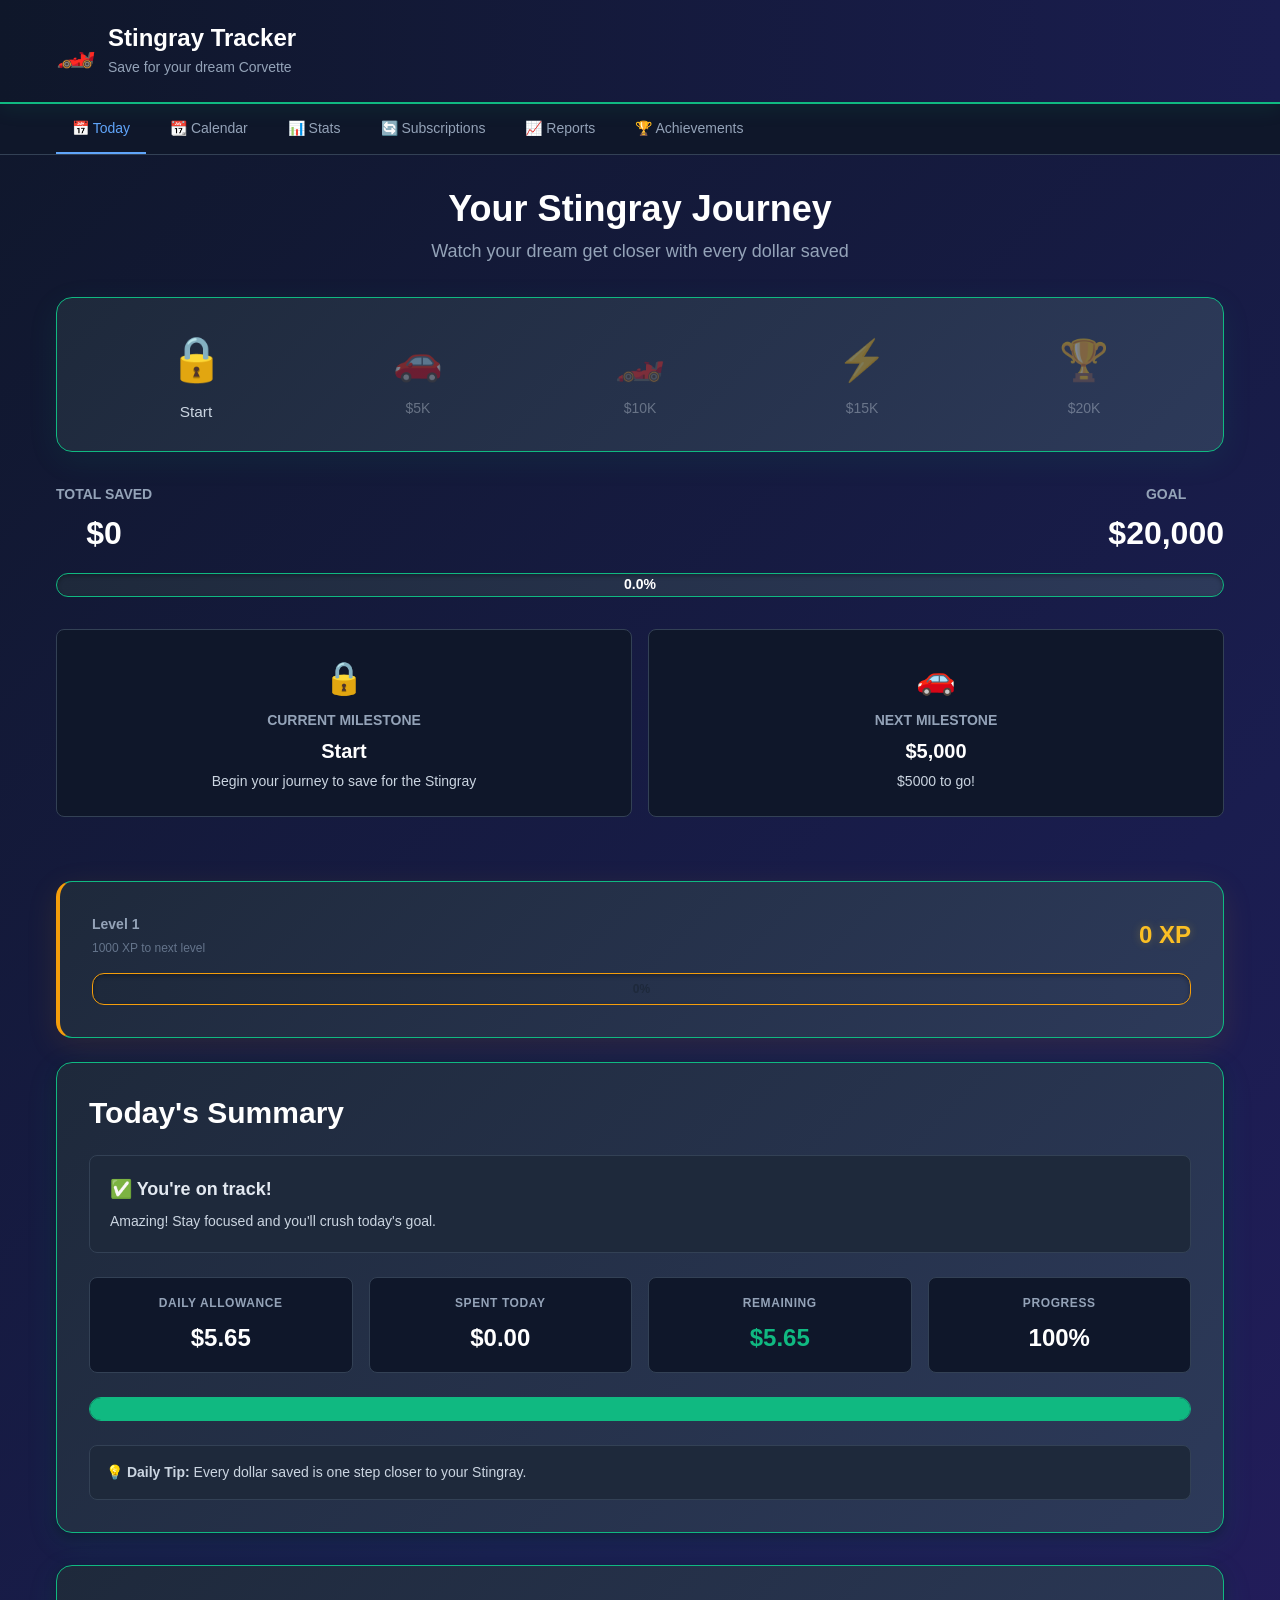
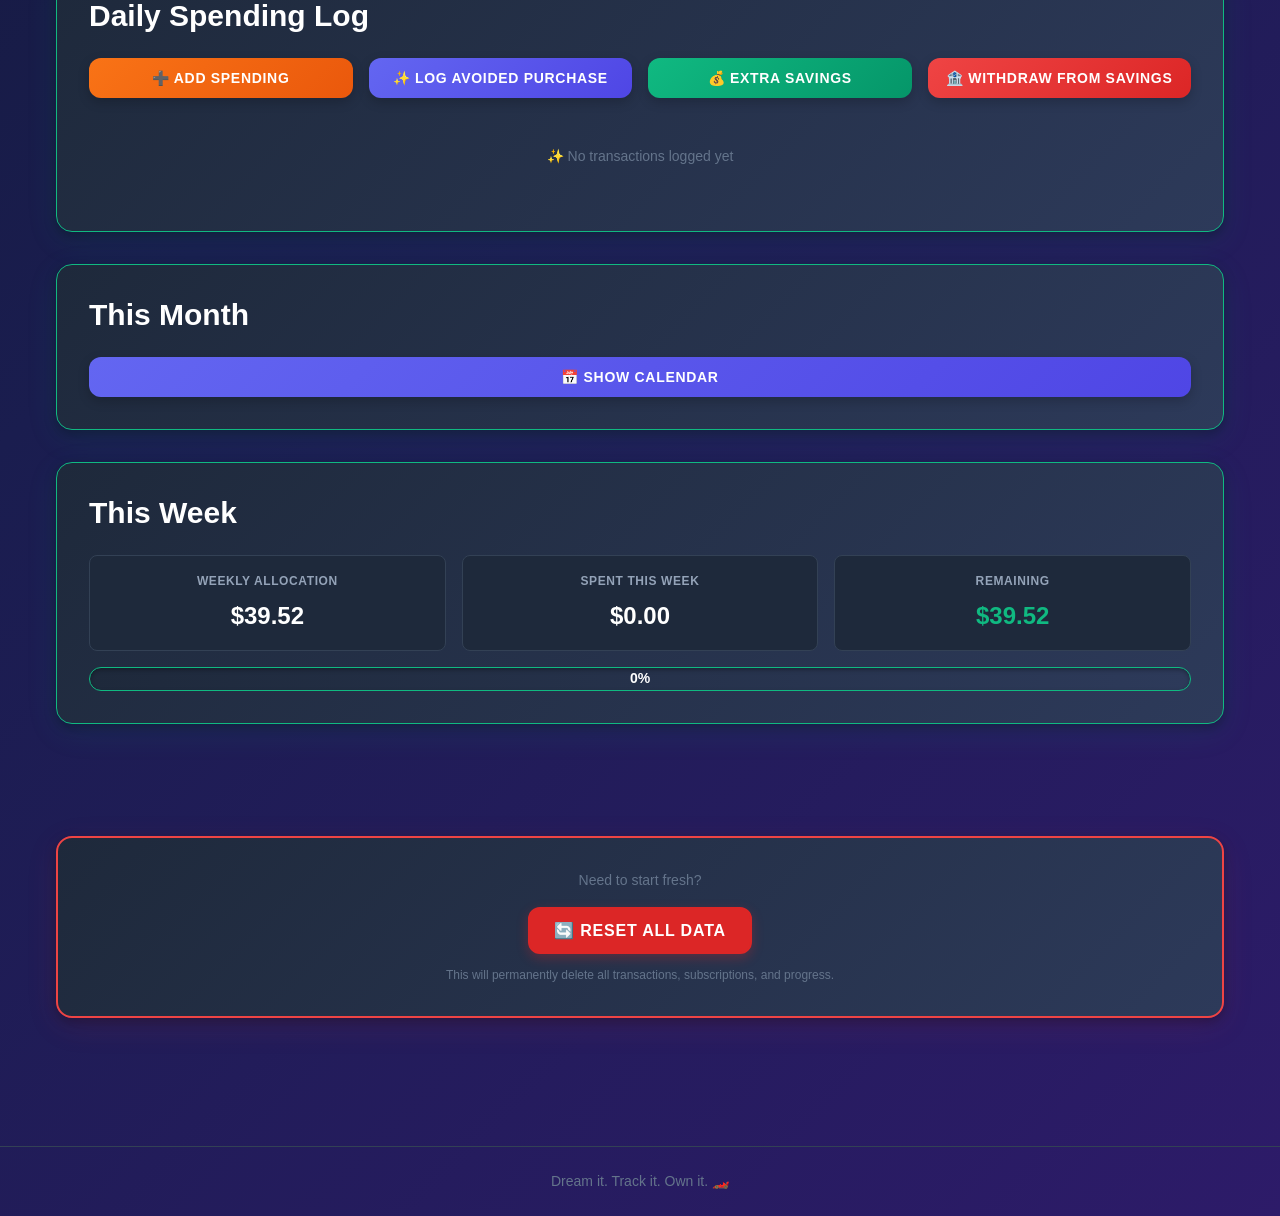
==== commit d62fd824: "Add interactive spending calendar feature - Add Calendar tab with full month view - Add mini calenda" ====
--- a/index.html
+++ b/index.html
@@ -28,6 +28,7 @@
     <div class="container">
       <div class="tabs__list" id="tabsList">
         <button class="tabs__btn active" data-tab="today">📅 Today</button>
+        <button class="tabs__btn" data-tab="calendar">📆 Calendar</button>
         <button class="tabs__btn" data-tab="stats">📊 Stats</button>
         <button class="tabs__btn" data-tab="subscriptions">🔄 Subscriptions</button>
         <button class="tabs__btn" data-tab="reports">📈 Reports</button>
@@ -235,6 +236,13 @@
             </div>
           </div>
 
+          <!-- MINI CALENDAR -->
+          <div class="card">
+            <h2>This Month</h2>
+            <button class="btn btn--secondary" id="toggleMiniCalendarBtn">📅 Show Calendar</button>
+            <div id="miniCalendarContainer" class="mini-calendar-container hidden"></div>
+          </div>
+
           <!-- WEEKLY TRACKER -->
           <div class="card">
             <h2>This Week</h2>
@@ -258,6 +266,19 @@
                 <span class="progress-bar__text" id="weeklyPercent">0%</span>
               </div>
             </div>
+          </div>
+        </section>
+
+        <!-- CALENDAR TAB -->
+        <section id="tab-calendar" class="tab-pane">
+          <div class="card">
+            <h2>Spending Calendar</h2>
+            <p class="calendar-legend">
+              <span class="legend-item"><span class="legend-color green"></span> No Spending</span>
+              <span class="legend-item"><span class="legend-color orange"></span> Some Spending</span>
+              <span class="legend-item"><span class="legend-color red"></span> Over Budget</span>
+            </p>
+            <div id="calendarContainer" class="calendar-container"></div>
           </div>
         </section>
 
--- a/css/style.css
+++ b/css/style.css
@@ -1168,6 +1168,155 @@
   flex: 1;
 }
 
+/* ─── Calendar ─── */
+.calendar-container {
+  padding: 1rem 0;
+}
+
+.mini-calendar-container {
+  padding: 1rem 0;
+  margin-top: 1rem;
+}
+
+.mini-calendar-container.hidden {
+  display: none;
+}
+
+.calendar-grid {
+  display: grid;
+  grid-template-columns: repeat(7, 1fr);
+  gap: 0.5rem;
+  margin-top: 1rem;
+}
+
+.calendar-header {
+  display: grid;
+  grid-template-columns: repeat(7, 1fr);
+  gap: 0.5rem;
+  margin-bottom: 0.5rem;
+  font-weight: 600;
+  text-align: center;
+}
+
+.calendar-weekday {
+  padding: 0.5rem;
+  color: #94a3b8;
+  font-size: 0.875rem;
+  text-transform: uppercase;
+}
+
+.calendar-day {
+  aspect-ratio: 1;
+  display: flex;
+  flex-direction: column;
+  align-items: center;
+  justify-content: center;
+  gap: 0.25rem;
+  padding: 0.5rem;
+  border: 2px solid #334155;
+  border-radius: 0.5rem;
+  background: #0f172a;
+  cursor: pointer;
+  transition: all 200ms ease;
+  font-size: 0.85rem;
+}
+
+.calendar-day:hover {
+  border-color: #475569;
+  background: #1e293b;
+}
+
+.calendar-day.today {
+  border-color: #10b981;
+  box-shadow: 0 0 12px rgba(16, 185, 129, 0.3);
+}
+
+.calendar-day.no-spending {
+  background: linear-gradient(135deg, #064e3b 0%, #047857 100%);
+  border-color: #10b981;
+  color: #d1fae5;
+  font-weight: 600;
+}
+
+.calendar-day.no-spending:hover {
+  border-color: #34d399;
+  box-shadow: 0 0 12px rgba(16, 185, 129, 0.4);
+}
+
+.calendar-day.under-budget {
+  background: linear-gradient(135deg, #1e3a1f 0%, #22543d 100%);
+  border-color: #6ee7b7;
+  color: #d1fae5;
+}
+
+.calendar-day.over-budget {
+  background: linear-gradient(135deg, #7f1d1d 0%, #991b1b 100%);
+  border-color: #f87171;
+  color: #fee2e2;
+}
+
+.calendar-day.no-data {
+  opacity: 0.6;
+}
+
+.calendar-day.other-month {
+  background: transparent;
+  border: none;
+  cursor: default;
+  opacity: 0.2;
+}
+
+.calendar-day-num {
+  font-weight: 600;
+  font-size: 1rem;
+}
+
+.calendar-day-amount {
+  font-size: 0.75rem;
+  font-weight: 600;
+  color: #fca5a5;
+}
+
+.calendar-day-mark {
+  font-size: 1rem;
+  color: #34d399;
+  font-weight: bold;
+}
+
+.calendar-legend {
+  display: flex;
+  gap: 2rem;
+  font-size: 0.875rem;
+  margin: 1rem 0;
+  flex-wrap: wrap;
+  color: #cbd5e1;
+}
+
+.legend-item {
+  display: flex;
+  align-items: center;
+  gap: 0.5rem;
+}
+
+.legend-color {
+  width: 1rem;
+  height: 1rem;
+  border-radius: 0.25rem;
+  display: inline-block;
+}
+
+.legend-color.green {
+  background: #10b981;
+}
+
+.legend-color.orange {
+  background: #f59e0b;
+}
+
+.legend-color.red {
+  background: #ef4444;
+}
+
 /* ─── Weekly Tracker ─── */
 .weekly-tracker {
   display: flex;
@@ -1190,6 +1339,203 @@
 }
 
 /* ─── Responsive ─── */
+/* ─── Mobile Optimization (iPhone) ─── */
+@media (max-width: 640px) {
+  .container {
+    padding: 0 0.5rem;
+  }
+
+  .main {
+    padding: 1rem 0;
+  }
+
+  .header {
+    padding: 0.75rem 0;
+  }
+
+  .header__emoji {
+    font-size: 1.5rem;
+    flex-shrink: 0;
+  }
+
+  .header__brand h1 {
+    font-size: 1rem;
+  }
+
+  .header__brand p {
+    font-size: 0.7rem;
+  }
+
+  .card {
+    padding: 1rem;
+    margin-bottom: 1.5rem;
+    border-radius: 0.75rem;
+  }
+
+  .card h2 {
+    font-size: 1.125rem;
+    margin-bottom: 0.75rem;
+  }
+
+  h2 {
+    font-size: 1.125rem;
+    margin-bottom: 0.75rem;
+  }
+
+  .hero-card h2 {
+    font-size: 1.25rem;
+    margin-bottom: 0.25rem;
+  }
+
+  .hero-card__subtitle {
+    font-size: 0.8rem;
+    margin-bottom: 0.75rem;
+  }
+
+  .journey {
+    padding: 0.75rem;
+    margin-bottom: 1.5rem;
+    gap: 0.25rem;
+    flex-wrap: nowrap;
+    overflow-x: auto;
+    -webkit-overflow-scrolling: touch;
+  }
+
+  .journey__stage {
+    min-width: 70px;
+    flex: 0 0 auto;
+  }
+
+  .journey__emoji {
+    font-size: 1.5rem;
+    margin-bottom: 0.25rem;
+  }
+
+  .tabs__btn {
+    padding: 0.5rem 0.5rem;
+    font-size: 0.7rem;
+    flex: 1;
+    text-align: center;
+  }
+
+  .stats-grid {
+    grid-template-columns: 1fr;
+    gap: 0.5rem;
+    margin-bottom: 1rem;
+  }
+
+  .stat-box {
+    padding: 0.5rem;
+    width: 100%;
+    box-sizing: border-box;
+  }
+
+  .stat-box__label {
+    font-size: 0.65rem;
+  }
+
+  .stat-box__value {
+    font-size: 0.9rem;
+    line-height: 1.2;
+  }
+
+  .milestone-grid {
+    grid-template-columns: 1fr;
+    gap: 0.75rem;
+    margin: 1rem 0;
+  }
+
+  .milestone-card {
+    padding: 0.75rem;
+  }
+
+  .milestone-card h3 {
+    font-size: 0.9rem;
+  }
+
+  .progress-section__value {
+    font-size: 1.25rem;
+  }
+
+  .progress-section__label {
+    font-size: 0.65rem;
+  }
+
+  /* Spending Buttons - Stack vertically on mobile */
+  .spending-buttons {
+    display: flex;
+    flex-direction: column;
+    gap: 0.5rem;
+    margin-bottom: 1rem;
+  }
+
+  .spending-buttons .btn {
+    width: 100%;
+    padding: 0.625rem;
+    font-size: 0.75rem;
+    letter-spacing: 0.02em;
+  }
+
+  .btn {
+    padding: 0.5rem 0.75rem;
+    font-size: 0.75rem;
+  }
+
+  .two-col {
+    grid-template-columns: 1fr;
+    gap: 1rem;
+  }
+
+  .form__row {
+    grid-template-columns: 1fr;
+    gap: 0.75rem;
+  }
+
+  .form {
+    padding: 1rem;
+    margin-bottom: 1rem;
+  }
+
+  .status-banner {
+    padding: 0.75rem;
+    margin-bottom: 1rem;
+  }
+
+  .tip-box {
+    padding: 0.75rem;
+    font-size: 0.75rem;
+  }
+
+  /* Calendar mobile styles */
+  .calendar-grid {
+    gap: 0.25rem;
+  }
+
+  .calendar-day {
+    padding: 0.25rem;
+    font-size: 0.75rem;
+    gap: 0.125rem;
+  }
+
+  .calendar-day-num {
+    font-size: 0.875rem;
+  }
+
+  .calendar-day-amount {
+    font-size: 0.65rem;
+  }
+
+  .calendar-legend {
+    gap: 1rem;
+    font-size: 0.75rem;
+  }
+
+  .legend-color {
+    width: 0.75rem;
+    height: 0.75rem;
+  }
+}
+
 @media (max-width: 768px) {
   .container {
     padding: 0 0.75rem;
